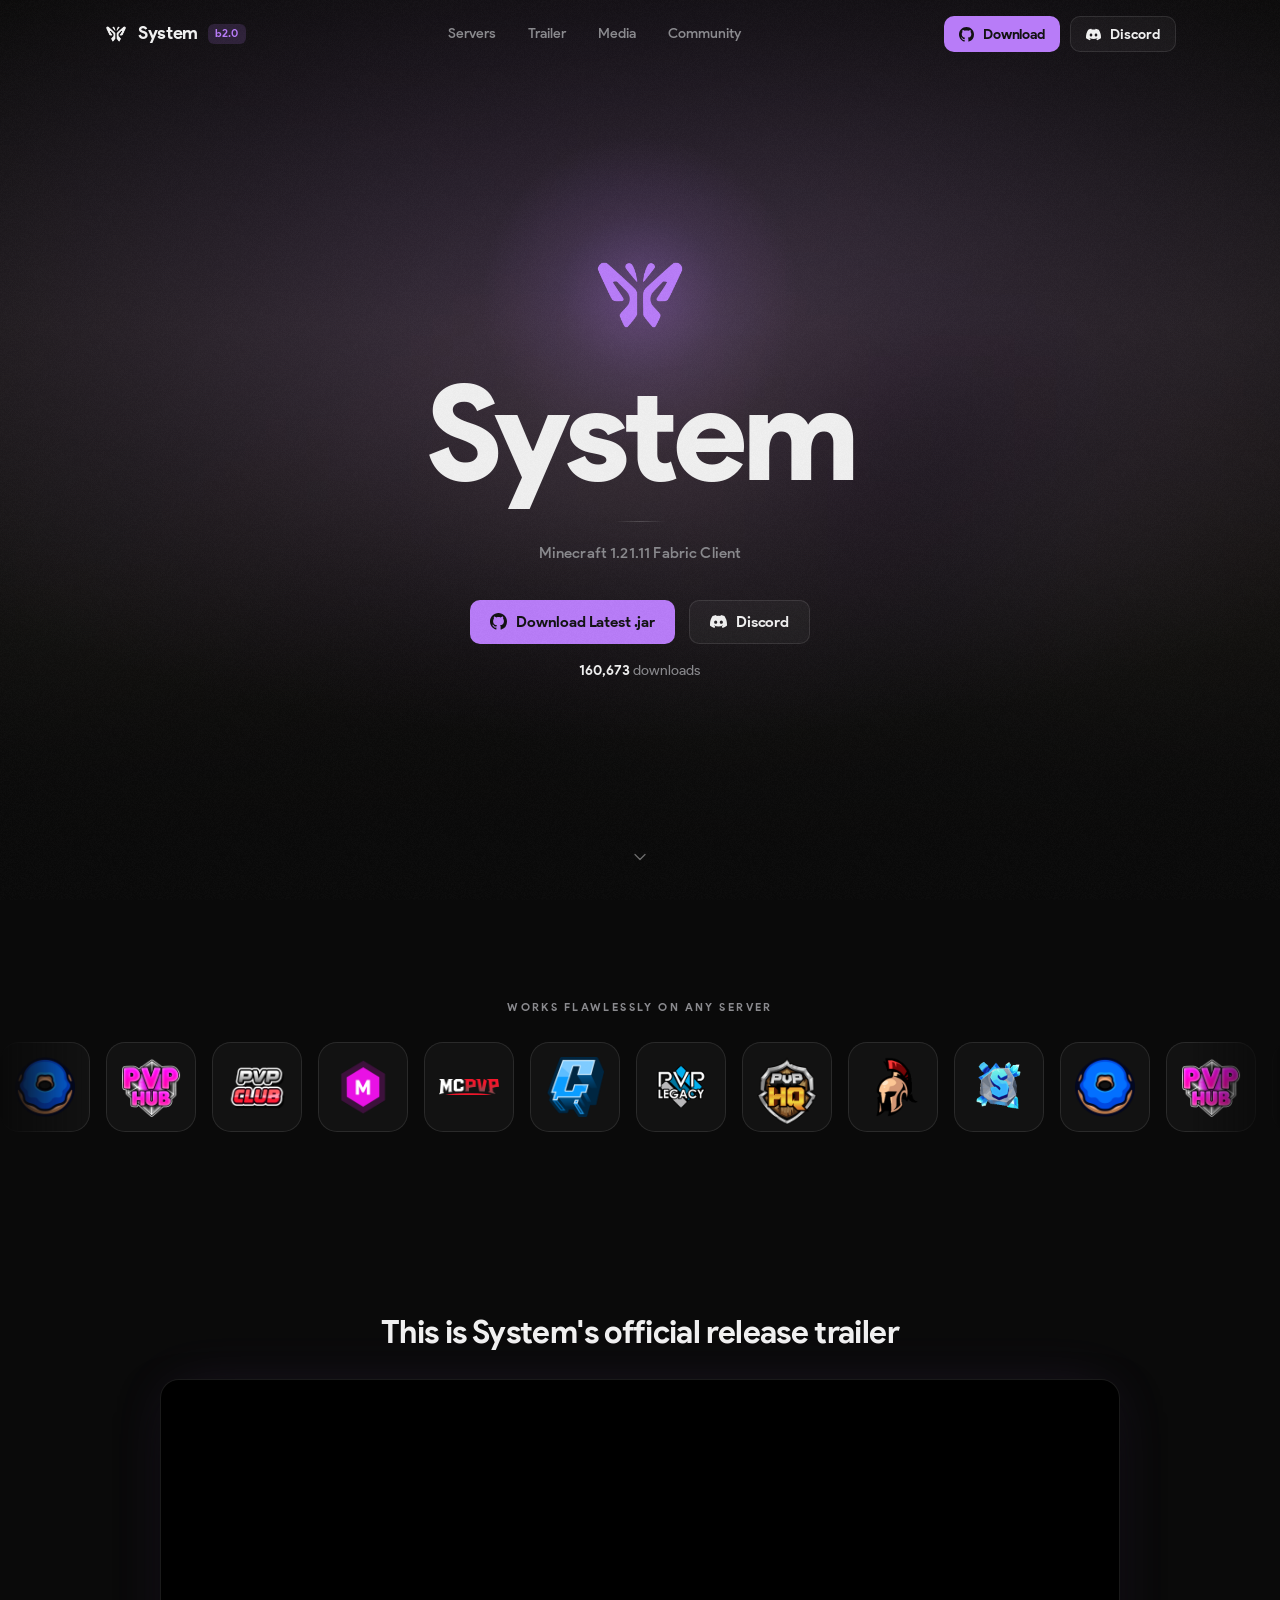
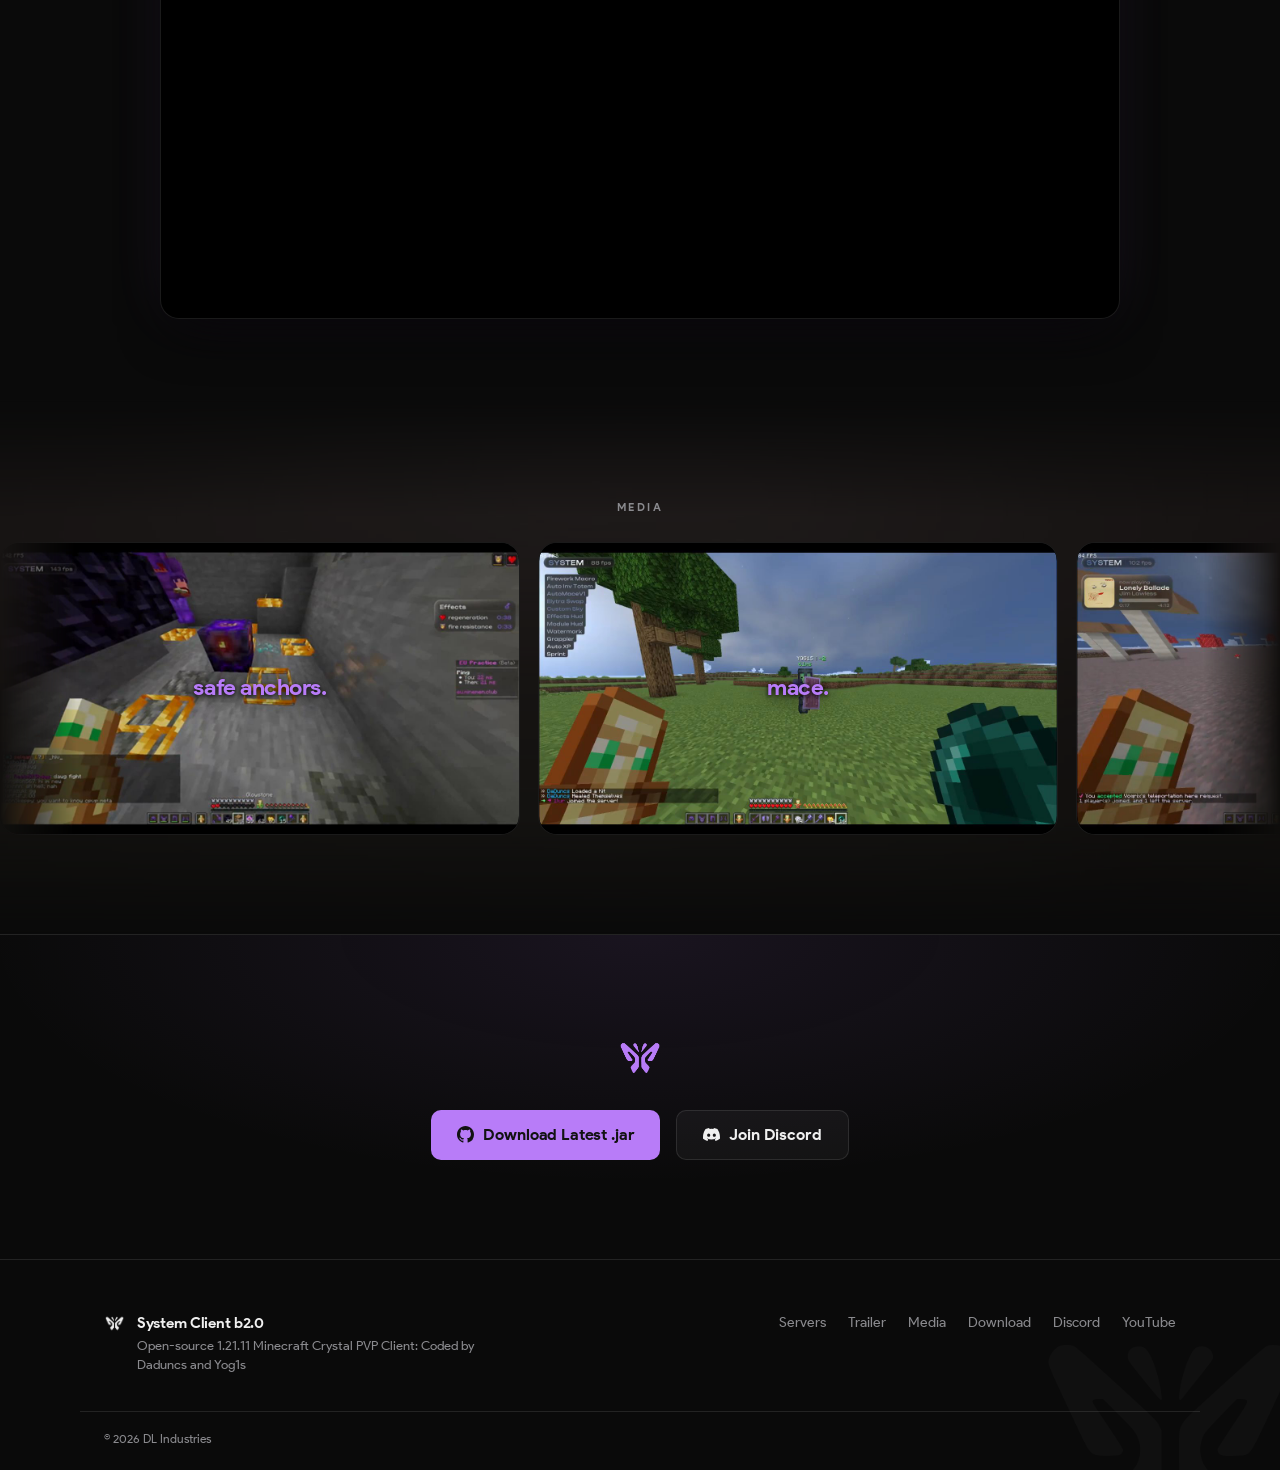
==== docs/index.html @ ad0cdd6c "Release: System Client website b2.0 - add GitHub download button, clean codebase for release" ====
<!DOCTYPE html>
<html lang="en">
<head>
  <meta charset="UTF-8">
  <meta name="viewport" content="width=device-width, initial-scale=1.0, viewport-fit=cover">

  <title>System Client b2.0 | Minecraft 1.21.11 Fabric Client</title>
  <meta name="title" content="System Client b2.0 | Minecraft 1.21.11 Fabric Client">
  <meta name="description" content="System Client b2.0 is an open-source Minecraft 1.21.11 Fabric PvP client with verified bypasses for Polar (pvphub, mcpvp), Totemguard v2/v3, Grim, Vulcan, Intave, Matrix, and AGC (Minemen.club).">
  <meta name="keywords" content="System Client, Minecraft 1.21.11 client, Fabric PvP client, Polar bypass, Totemguard bypass, Grim bypass, Vulcan bypass, Intave bypass, Matrix bypass, AGC Minemen bypass, pvphub, mcpvp, AutoMace, AutoCrystal, SafeAnchors">
  <meta name="robots" content="index, follow">
  <meta name="theme-color" content="#0a0a0a">

  <link rel="canonical" href="https://system.daduncs.cloud/">

  <meta property="og:type" content="website">
  <meta property="og:url" content="https://system.daduncs.cloud/">
  <meta property="og:title" content="System Client b2.0 | Minecraft 1.21.11 Fabric Client">
  <meta property="og:description" content="Bypasses for Polar, Totemguard v2/v3, Grim, Vulcan, Intave, Matrix and AGC (Minemen) on 1.21.11.">
  <meta property="og:image" content="assets/icon.png">

  <meta property="twitter:card" content="summary_large_image">
  <meta property="twitter:url" content="https://system.daduncs.cloud/">
  <meta property="twitter:title" content="System Client b2.0 | Minecraft 1.21.11 Fabric Client">
  <meta property="twitter:description" content="Bypasses for Polar, Totemguard, Grim, Vulcan, Intave, Matrix and AGC. Mace, crystal and anchor PvP on 1.21.11.">
  <meta property="twitter:image" content="assets/icon.png">

  <link rel="icon" type="image/png" href="assets/icon.png">
  <link rel="apple-touch-icon" href="assets/icon.png">

  <link rel="preload" href="assets/fonts/ProductSans-Regular.woff" as="font" type="font/woff" crossorigin>
  <link rel="preload" href="assets/fonts/ProductSans-Bold.woff" as="font" type="font/woff" crossorigin>
  <link rel="preload" href="assets/fonts/ProductSans-Black.woff" as="font" type="font/woff" crossorigin>

  <link rel="stylesheet" href="style.css?v=8.3">

  <script type="application/ld+json">
  {
    "@context": "https://schema.org",
    "@type": "SoftwareApplication",
    "name": "System Client",
    "softwareVersion": "b2.0",
    "applicationCategory": "GameApplication",
    "operatingSystem": "Windows, macOS, Linux",
    "description": "Minecraft 1.21.11 Fabric PvP client with anticheat bypasses and combat modules.",
    "url": "https://system.daduncs.cloud/",
    "license": "https://www.gnu.org/licenses/gpl-3.0.en.html"
  }
  </script>
</head>
<body id="top">

  <div class="grain" aria-hidden="true"></div>

  <header class="nav" id="nav">
    <div class="wrap nav-in">
      <a class="brand" href="#top" aria-label="System Client">
        <i class="mark mark-nav" aria-hidden="true"></i>
        <span class="brand-word">System</span>
        <span class="chip">b2.0</span>
      </a>

      <nav class="nav-links" aria-label="Sections">
        <a href="#servers">Servers</a>
        <a href="#trailer">Trailer</a>
        <a href="#media">Media</a>
        <a href="#community">Community</a>
      </nav>

      <div class="nav-end">
        <a class="btn btn-accent btn-sm" href="https://github.com/daduncs/system/releases/latest" target="_blank" rel="noopener noreferrer">
          <svg viewBox="0 0 24 24" fill="currentColor" aria-hidden="true"><path d="M12 0C5.37 0 0 5.37 0 12c0 5.31 3.435 9.795 8.205 11.385.6.105.825-.255.825-.57 0-.285-.015-1.23-.015-2.235-3.015.555-3.795-.735-4.035-1.41-.135-.345-.72-1.41-1.23-1.695-.42-.225-1.02-.78-.015-.795.945-.015 1.62.87 1.845 1.23 1.08 1.815 2.805 1.305 3.495.99.105-.78.42-1.305.765-1.605-2.67-.3-5.46-1.335-5.46-5.925 0-1.305.465-2.385 1.23-3.225-.12-.3-.54-1.53.12-3.18 0 0 1.005-.315 3.3 1.23.96-.27 1.98-.405 3-.405s2.04.135 3 .405c2.295-1.56 3.3-1.23 3.3-1.23.66 1.65.24 2.88.12 3.18.765.84 1.23 1.905 1.23 3.225 0 4.605-2.805 5.625-5.475 5.925.435.375.81 1.095.81 2.22 0 1.605-.015 2.895-.015 3.3 0 .315.225.69.825.57A12.02 12.02 0 0 0 24 12c0-6.63-5.37-12-12-12z"/></svg>
          <span>Download</span>
        </a>

        <a class="btn btn-ghost btn-sm" href="https://discord.gg/DQ9QmSBnsV" target="_blank" rel="noopener noreferrer">
          <svg viewBox="0 0 24 24" fill="currentColor" aria-hidden="true"><path d="M20.317 4.37a19.791 19.791 0 0 0-4.885-1.515.074.074 0 0 0-.079.037c-.21.375-.444.864-.608 1.25a18.27 18.27 0 0 0-5.487 0 12.64 12.64 0 0 0-.617-1.25.077.077 0 0 0-.079-.037A19.736 19.736 0 0 0 3.677 4.37a.07.07 0 0 0-.032.027C.533 9.046-.32 13.58.099 18.057a.082.082 0 0 0 .031.057 19.9 19.9 0 0 0 5.993 3.03.078.078 0 0 0 .084-.028c.462-.63.874-1.295 1.226-1.994.021-.041.001-.09-.041-.106a13.107 13.107 0 0 1-1.872-.892.077.077 0 0 1-.008-.128 10.2 10.2 0 0 0 .372-.292.074.074 0 0 1 .077-.01c3.929 1.793 8.18 1.793 12.061 0a.074.074 0 0 1 .078.01c.12.098.246.198.373.292a.077.077 0 0 1-.006.127 12.299 12.299 0 0 1-1.873.893.077.077 0 0 0-.041.107c.36.698.772 1.362 1.225 1.993a.076.076 0 0 0 .084.028 19.839 19.839 0 0 0 6.002-3.03.077.077 0 0 0 .032-.054c.5-5.177-.838-9.674-3.549-13.66a.061.061 0 0 0-.031-.028zM8.02 15.33c-1.183 0-2.157-1.085-2.157-2.419 0-1.333.956-2.419 2.157-2.419 1.21 0 2.176 1.096 2.157 2.42 0 1.333-.956 2.418-2.157 2.418zm7.975 0c-1.183 0-2.157-1.085-2.157-2.419 0-1.333.955-2.419 2.157-2.419 1.21 0 2.176 1.096 2.157 2.42 0 1.333-.946 2.418-2.157 2.418z"/></svg>
          <span>Discord</span>
        </a>

        <button class="burger" id="burger" aria-label="Menu" aria-expanded="false" aria-controls="drawer">
          <span></span><span></span>
        </button>
      </div>
    </div>

    <div class="drawer" id="drawer">
      <a href="#servers">Servers</a>
      <a href="#trailer">Trailer</a>
      <a href="#media">Media</a>
      <a href="#community">Community</a>
      <a class="btn btn-accent" href="https://github.com/daduncs/system/releases/latest" target="_blank" rel="noopener noreferrer">
        <svg viewBox="0 0 24 24" fill="currentColor" aria-hidden="true"><path d="M12 0C5.37 0 0 5.37 0 12c0 5.31 3.435 9.795 8.205 11.385.6.105.825-.255.825-.57 0-.285-.015-1.23-.015-2.235-3.015.555-3.795-.735-4.035-1.41-.135-.345-.72-1.41-1.23-1.695-.42-.225-1.02-.78-.015-.795.945-.015 1.62.87 1.845 1.23 1.08 1.815 2.805 1.305 3.495.99.105-.78.42-1.305.765-1.605-2.67-.3-5.46-1.335-5.46-5.925 0-1.305.465-2.385 1.23-3.225-.12-.3-.54-1.53.12-3.18 0 0 1.005-.315 3.3 1.23.96-.27 1.98-.405 3-.405s2.04.135 3 .405c2.295-1.56 3.3-1.23 3.3-1.23.66 1.65.24 2.88.12 3.18.765.84 1.23 1.905 1.23 3.225 0 4.605-2.805 5.625-5.475 5.925.435.375.81 1.095.81 2.22 0 1.605-.015 2.895-.015 3.3 0 .315.225.69.825.57A12.02 12.02 0 0 0 24 12c0-6.63-5.37-12-12-12z"/></svg>
        <span>Download Latest .jar</span>
      </a>
      <a class="btn btn-ghost" href="https://discord.gg/DQ9QmSBnsV" target="_blank" rel="noopener noreferrer">
        <svg viewBox="0 0 24 24" fill="currentColor" aria-hidden="true"><path d="M20.317 4.37a19.791 19.791 0 0 0-4.885-1.515.074.074 0 0 0-.079.037c-.21.375-.444.864-.608 1.25a18.27 18.27 0 0 0-5.487 0 12.64 12.64 0 0 0-.617-1.25.077.077 0 0 0-.079-.037A19.736 19.736 0 0 0 3.677 4.37a.07.07 0 0 0-.032.027C.533 9.046-.32 13.58.099 18.057a.082.082 0 0 0 .031.057 19.9 19.9 0 0 0 5.993 3.03.078.078 0 0 0 .084-.028c.462-.63.874-1.295 1.226-1.994.021-.041.001-.09-.041-.106a13.107 13.107 0 0 1-1.872-.892.077.077 0 0 1-.008-.128 10.2 10.2 0 0 0 .372-.292.074.074 0 0 1 .077-.01c3.929 1.793 8.18 1.793 12.061 0a.074.074 0 0 1 .078.01c.12.098.246.198.373.292a.077.077 0 0 1-.006.127 12.299 12.299 0 0 1-1.873.893.077.077 0 0 0-.041.107c.36.698.772 1.362 1.225 1.993a.076.076 0 0 0 .084.028 19.839 19.839 0 0 0 6.002-3.03.077.077 0 0 0 .032-.054c.5-5.177-.838-9.674-3.549-13.66a.061.061 0 0 0-.031-.028zM8.02 15.33c-1.183 0-2.157-1.085-2.157-2.419 0-1.333.956-2.419 2.157-2.419 1.21 0 2.176 1.096 2.157 2.42 0 1.333-.956 2.418-2.157 2.418zm7.975 0c-1.183 0-2.157-1.085-2.157-2.419 0-1.333.955-2.419 2.157-2.419 1.21 0 2.176 1.096 2.157 2.42 0 1.333-.946 2.418-2.157 2.418z"/></svg>
        <span>Discord</span>
      </a>
    </div>
  </header>

  <section class="hero">
    <video class="hero-film" autoplay muted loop playsinline preload="auto" poster="assets/bg/hero.jpg" aria-hidden="true">
      <source src="assets/clips/hero.mp4" type="video/mp4">
    </video>
    <div class="hero-veil" aria-hidden="true"></div>

    <div class="wrap hero-in">
      <div class="sigil reveal">
        <i class="mark mark-hero" aria-hidden="true"></i>
      </div>

      <h1 class="word reveal">System</h1>

      <div class="hero-rule reveal" aria-hidden="true"></div>

      <p class="hero-meta reveal">Minecraft 1.21.11 Fabric Client</p>

      <div class="hero-act reveal">
        <div class="hero-btns">
          <a class="btn btn-accent" href="https://github.com/daduncs/system/releases/latest" target="_blank" rel="noopener noreferrer">
            <svg viewBox="0 0 24 24" fill="currentColor" aria-hidden="true"><path d="M12 0C5.37 0 0 5.37 0 12c0 5.31 3.435 9.795 8.205 11.385.6.105.825-.255.825-.57 0-.285-.015-1.23-.015-2.235-3.015.555-3.795-.735-4.035-1.41-.135-.345-.72-1.41-1.23-1.695-.42-.225-1.02-.78-.015-.795.945-.015 1.62.87 1.845 1.23 1.08 1.815 2.805 1.305 3.495.99.105-.78.42-1.305.765-1.605-2.67-.3-5.46-1.335-5.46-5.925 0-1.305.465-2.385 1.23-3.225-.12-.3-.54-1.53.12-3.18 0 0 1.005-.315 3.3 1.23.96-.27 1.98-.405 3-.405s2.04.135 3 .405c2.295-1.56 3.3-1.23 3.3-1.23.66 1.65.24 2.88.12 3.18.765.84 1.23 1.905 1.23 3.225 0 4.605-2.805 5.625-5.475 5.925.435.375.81 1.095.81 2.22 0 1.605-.015 2.895-.015 3.3 0 .315.225.69.825.57A12.02 12.02 0 0 0 24 12c0-6.63-5.37-12-12-12z"/></svg>
            <span>Download Latest .jar</span>
          </a>

          <a class="btn btn-ghost" href="https://discord.gg/DQ9QmSBnsV" target="_blank" rel="noopener noreferrer">
            <svg viewBox="0 0 24 24" fill="currentColor" aria-hidden="true"><path d="M20.317 4.37a19.791 19.791 0 0 0-4.885-1.515.074.074 0 0 0-.079.037c-.21.375-.444.864-.608 1.25a18.27 18.27 0 0 0-5.487 0 12.64 12.64 0 0 0-.617-1.25.077.077 0 0 0-.079-.037A19.736 19.736 0 0 0 3.677 4.37a.07.07 0 0 0-.032.027C.533 9.046-.32 13.58.099 18.057a.082.082 0 0 0 .031.057 19.9 19.9 0 0 0 5.993 3.03.078.078 0 0 0 .084-.028c.462-.63.874-1.295 1.226-1.994.021-.041.001-.09-.041-.106a13.107 13.107 0 0 1-1.872-.892.077.077 0 0 1-.008-.128 10.2 10.2 0 0 0 .372-.292.074.074 0 0 1 .077-.01c3.929 1.793 8.18 1.793 12.061 0a.074.074 0 0 1 .078.01c.12.098.246.198.373.292a.077.077 0 0 1-.006.127 12.299 12.299 0 0 1-1.873.893.077.077 0 0 0-.041.107c.36.698.772 1.362 1.225 1.993a.076.076 0 0 0 .084.028 19.839 19.839 0 0 0 6.002-3.03.077.077 0 0 0 .032-.054c.5-5.177-.838-9.674-3.549-13.66a.061.061 0 0 0-.031-.028zM8.02 15.33c-1.183 0-2.157-1.085-2.157-2.419 0-1.333.956-2.419 2.157-2.419 1.21 0 2.176 1.096 2.157 2.42 0 1.333-.956 2.418-2.157 2.418zm7.975 0c-1.183 0-2.157-1.085-2.157-2.419 0-1.333.955-2.419 2.157-2.419 1.21 0 2.176 1.096 2.157 2.42 0 1.333-.946 2.418-2.157 2.418z"/></svg>
            <span>Discord</span>
          </a>
        </div>

        <p class="stat"><b id="downloadCount">160,673</b> downloads</p>
      </div>
    </div>

    <a class="cue" href="#servers" aria-label="Scroll down">
      <svg viewBox="0 0 24 24" fill="none" stroke="currentColor" stroke-width="1.6" stroke-linecap="round" stroke-linejoin="round" aria-hidden="true"><polyline points="6 9 12 15 18 9"></polyline></svg>
    </a>
  </section>

  <main>

    <section class="band" id="servers">
      <span id="bypasses" style="position:absolute; top:-80px;"></span>
      <p class="eyebrow wrap reveal">Works flawlessly on any server</p>

      <div class="belt">
        <div class="belt-track" id="belt">
          <div class="belt-half">
            <div class="belt-item" title="DonutSMP">
              <img src="assets/icon/server_logo_0.png" alt="DonutSMP" width="60" height="60" loading="lazy">
            </div>
            <div class="belt-item" title="PVPHub">
              <img src="assets/icon/server_logo_1.png" alt="PVPHub" width="60" height="60" loading="lazy">
            </div>
            <div class="belt-item" title="PVP Club">
              <img src="assets/icon/server_logo_2.png" alt="PVP Club" width="60" height="60" loading="lazy">
            </div>
            <div class="belt-item" title="Minemen Club">
              <img src="assets/icon/server_logo_3.png" alt="Minemen Club" width="60" height="60" loading="lazy">
            </div>
            <div class="belt-item" title="MCPVP">
              <img src="assets/icon/server_logo_4.png" alt="MCPVP" width="60" height="60" loading="lazy">
            </div>
            <div class="belt-item" title="CrystalPvP">
              <img src="assets/icon/server_logo_5.png" alt="CrystalPvP" width="60" height="60" loading="lazy">
            </div>
            <div class="belt-item" title="PVP Legacy">
              <img src="assets/icon/server_logo_6.png" alt="PVP Legacy" width="60" height="60" loading="lazy">
            </div>
            <div class="belt-item" title="PVPHQ">
              <img src="assets/icon/server_logo_7.png" alt="PVPHQ" width="60" height="60" loading="lazy">
            </div>
            <div class="belt-item" title="Hoplite">
              <img src="assets/icon/server_logo_8.png" alt="Hoplite" width="60" height="60" loading="lazy">
            </div>
            <div class="belt-item" title="Stray">
              <img src="assets/icon/server_logo_9.png" alt="Stray" width="60" height="60" loading="lazy">
            </div>
          </div>
        </div>
      </div>
    </section>

    <section class="band band-trailer" id="trailer">
      <div class="wrap trailer-showcase reveal">
        <h2 class="trailer-title">This is System's official release trailer</h2>
        <div class="trailer-player">
          <iframe 
            src="https://www.youtube-nocookie.com/embed/Wdv_b5RYLt8?rel=0&amp;modestbranding=1" 
            title="This is System's official release trailer" 
            allow="accelerometer; autoplay; clipboard-write; encrypted-media; gyroscope; picture-in-picture; web-share" 
            allowfullscreen 
            loading="lazy">
          </iframe>
        </div>
      </div>
    </section>

    <section class="band band-dusk" id="media">
      <div class="wrap">
        <p class="eyebrow reveal">Media</p>
      </div>

      <div class="reel-belt">
        <div class="reel-track" id="reelTrack">
          <div class="reel-half">

            <article class="clip">
              <div class="clip-shell">
                <video class="reel" loop muted playsinline preload="metadata" poster="assets/posters/safeanchors.jpg">
                  <source src="assets/clips/safeanchors.mp4" type="video/mp4">
                </video>
                <p class="clip-name">safe anchors.</p>
              </div>
            </article>

            <article class="clip">
              <div class="clip-shell">
                <video class="reel" loop muted playsinline preload="metadata" poster="assets/posters/mace.jpg">
                  <source src="assets/clips/mace.mp4" type="video/mp4">
                </video>
                <p class="clip-name">mace.</p>
              </div>
            </article>

            <article class="clip">
              <div class="clip-shell">
                <video class="reel" loop muted playsinline preload="metadata" poster="assets/posters/speardtap.jpg">
                  <source src="assets/clips/spear%20dtap.mp4" type="video/mp4">
                </video>
                <p class="clip-name">spear dtap.</p>
              </div>
            </article>

            <article class="clip">
              <div class="clip-shell">
                <video class="reel" loop muted playsinline preload="metadata" poster="assets/posters/gameplay.jpg">
                  <source src="assets/clips/gameplay.mp4" type="video/mp4">
                </video>
                <p class="clip-name">gameplay.</p>
              </div>
            </article>

            <article class="clip">
              <div class="clip-shell">
                <video class="reel" loop muted playsinline preload="metadata" poster="assets/posters/visuals.jpg">
                  <source src="assets/clips/lyrics2.mp4" type="video/mp4">
                </video>
                <p class="clip-name">visuals.</p>
              </div>
            </article>

          </div>
        </div>
      </div>
    </section>

    <section class="band band-cta" id="community">
      <div class="wrap cta">
        <i class="mark mark-cta reveal" aria-hidden="true"></i>
        <div class="cta-actions reveal">
          <a class="btn btn-accent btn-lg" href="https://github.com/daduncs/system/releases/latest" target="_blank" rel="noopener noreferrer">
            <svg viewBox="0 0 24 24" fill="currentColor" aria-hidden="true"><path d="M12 0C5.37 0 0 5.37 0 12c0 5.31 3.435 9.795 8.205 11.385.6.105.825-.255.825-.57 0-.285-.015-1.23-.015-2.235-3.015.555-3.795-.735-4.035-1.41-.135-.345-.72-1.41-1.23-1.695-.42-.225-1.02-.78-.015-.795.945-.015 1.62.87 1.845 1.23 1.08 1.815 2.805 1.305 3.495.99.105-.78.42-1.305.765-1.605-2.67-.3-5.46-1.335-5.46-5.925 0-1.305.465-2.385 1.23-3.225-.12-.3-.54-1.53.12-3.18 0 0 1.005-.315 3.3 1.23.96-.27 1.98-.405 3-.405s2.04.135 3 .405c2.295-1.56 3.3-1.23 3.3-1.23.66 1.65.24 2.88.12 3.18.765.84 1.23 1.905 1.23 3.225 0 4.605-2.805 5.625-5.475 5.925.435.375.81 1.095.81 2.22 0 1.605-.015 2.895-.015 3.3 0 .315.225.69.825.57A12.02 12.02 0 0 0 24 12c0-6.63-5.37-12-12-12z"/></svg>
            <span>Download Latest .jar</span>
          </a>
          <a class="btn btn-ghost btn-lg" href="https://discord.gg/DQ9QmSBnsV" target="_blank" rel="noopener noreferrer">
            <svg viewBox="0 0 24 24" fill="currentColor" aria-hidden="true"><path d="M20.317 4.37a19.791 19.791 0 0 0-4.885-1.515.074.074 0 0 0-.079.037c-.21.375-.444.864-.608 1.25a18.27 18.27 0 0 0-5.487 0 12.64 12.64 0 0 0-.617-1.25.077.077 0 0 0-.079-.037A19.736 19.736 0 0 0 3.677 4.37a.07.07 0 0 0-.032.027C.533 9.046-.32 13.58.099 18.057a.082.082 0 0 0 .031.057 19.9 19.9 0 0 0 5.993 3.03.078.078 0 0 0 .084-.028c.462-.63.874-1.295 1.226-1.994.021-.041.001-.09-.041-.106a13.107 13.107 0 0 1-1.872-.892.077.077 0 0 1-.008-.128 10.2 10.2 0 0 0 .372-.292.074.074 0 0 1 .077-.01c3.929 1.793 8.18 1.793 12.061 0a.074.074 0 0 1 .078.01c.12.098.246.198.373.292a.077.077 0 0 1-.006.127 12.299 12.299 0 0 1-1.873.893.077.077 0 0 0-.041.107c.36.698.772 1.362 1.225 1.993a.076.076 0 0 0 .084.028 19.839 19.839 0 0 0 6.002-3.03.077.077 0 0 0 .032-.054c.5-5.177-.838-9.674-3.549-13.66a.061.061 0 0 0-.031-.028zM8.02 15.33c-1.183 0-2.157-1.085-2.157-2.419 0-1.333.956-2.419 2.157-2.419 1.21 0 2.176 1.096 2.157 2.42 0 1.333-.956 2.418-2.157 2.418zm7.975 0c-1.183 0-2.157-1.085-2.157-2.419 0-1.333.955-2.419 2.157-2.419 1.21 0 2.176 1.096 2.157 2.42 0 1.333-.946 2.418-2.157 2.418z"/></svg>
            <span>Join Discord</span>
          </a>
        </div>
      </div>
    </section>

  </main>

  <footer class="foot">
    <i class="mark foot-ghost" aria-hidden="true"></i>

    <div class="wrap foot-in">
      <div class="foot-brand">
        <i class="mark mark-nav" aria-hidden="true"></i>
        <div>
          <p class="foot-name">System Client b2.0</p>
          <p class="foot-sub">Open-source 1.21.11 Minecraft Crystal PVP Client: Coded by Daduncs and Yog1s</p>
        </div>
      </div>

      <nav class="foot-links" aria-label="Footer">
        <a href="#servers">Servers</a>
        <a href="#trailer">Trailer</a>
        <a href="#media">Media</a>
        <a href="https://github.com/daduncs/system/releases/latest" target="_blank" rel="noopener noreferrer">Download</a>
        <a href="https://discord.gg/DQ9QmSBnsV" target="_blank" rel="noopener noreferrer">Discord</a>
        <a href="https://youtu.be/Wdv_b5RYLt8" target="_blank" rel="noopener noreferrer">YouTube</a>
      </nav>
    </div>

    <div class="wrap foot-base">
      <span>&copy; 2026 DL Industries</span>
    </div>
  </footer>

  <script src="script.js?v=8.2"></script>
</body>
</html>
---- docs/style.css ----
@font-face {
  font-family: 'Product Sans';
  font-style: normal;
  font-weight: 400;
  font-display: swap;
  src: url('assets/fonts/ProductSans-Regular.woff') format('woff');
}

@font-face {
  font-family: 'Product Sans';
  font-style: normal;
  font-weight: 500;
  font-display: swap;
  src: url('assets/fonts/ProductSans-Medium.woff') format('woff');
}

@font-face {
  font-family: 'Product Sans';
  font-style: normal;
  font-weight: 700;
  font-display: swap;
  src: url('assets/fonts/ProductSans-Bold.woff') format('woff');
}

@font-face {
  font-family: 'Product Sans';
  font-style: normal;
  font-weight: 900;
  font-display: swap;
  src: url('assets/fonts/ProductSans-Black.woff') format('woff');
}

:root {
  --bg: #0a0a0a;
  --surface: #121212;
  --surface-hi: #161616;
  --field: #404046;
  --text: #f0f0f0;
  --muted: #8a8a8e;
  --line: rgba(255, 255, 255, 0.10);
  --line-hi: rgba(255, 255, 255, 0.18);
  --accent: #b87cf8;
  --accent-rgb: 184, 124, 248;
  --accent-dim: rgba(var(--accent-rgb), 0.16);
  --accent-contrast: #121212;

  --r-card: 19px;
  --r-panel: 12px;
  --r-pill: 10px;
  --r-chip: 6px;

  --wrap: 1120px;
  --gutter: 24px;

  --font: 'Product Sans', 'Segoe UI', system-ui, -apple-system, sans-serif;
  --ease: cubic-bezier(0.22, 1, 0.36, 1);
}

*, *::before, *::after {
  box-sizing: border-box;
  margin: 0;
  padding: 0;
}

html {
  scroll-behavior: smooth;
  scroll-padding-top: 80px;
  -webkit-text-size-adjust: 100%;
}

body {
  background: var(--bg);
  color: var(--text);
  font-family: var(--font);
  font-size: 15px;
  line-height: 1.55;
  overflow-x: hidden;
  -webkit-font-smoothing: antialiased;
}

img, svg, video, iframe {
  display: block;
  max-width: 100%;
}

[hidden] {
  display: none !important;
}

a {
  color: inherit;
  text-decoration: none;
}

button {
  font: inherit;
  color: inherit;
  background: none;
  border: 0;
  cursor: pointer;
}

::selection {
  background: var(--accent);
  color: var(--accent-contrast, #121212);
}

.wrap {
  width: 100%;
  max-width: var(--wrap);
  margin-inline: auto;
  padding-inline: var(--gutter);
}

.grain {
  position: fixed;
  inset: 0;
  z-index: 9;
  pointer-events: none;
  background-image: url('assets/bg/grain.png');
  background-size: 128px 128px;
  opacity: 0.32;
}

.mark {
  display: block;
  background: currentColor;
  -webkit-mask: url('assets/icon.png') center / contain no-repeat;
  mask: url('assets/icon.png') center / contain no-repeat;
}

.mark-nav {
  width: 24px;
  height: 24px;
  color: var(--text);
}

.mark-hero {
  width: clamp(76px, 11vw, 104px);
  height: clamp(76px, 11vw, 104px);
  color: var(--accent);
}

.mark-cta {
  width: 48px;
  height: 48px;
  color: var(--accent);
}

.btn {
  display: inline-flex;
  align-items: center;
  justify-content: center;
  gap: 9px;
  height: 44px;
  padding-inline: 20px;
  border-radius: var(--r-pill);
  font-size: 14.5px;
  font-weight: 700;
  letter-spacing: -0.01em;
  white-space: nowrap;
  transition: background 0.22s var(--ease), border-color 0.22s var(--ease),
              transform 0.22s var(--ease), color 0.22s var(--ease);
}

.btn svg {
  width: 17px;
  height: 17px;
  flex: none;
}

.btn:active {
  transform: translateY(1px);
}

.btn-accent {
  background: var(--accent);
  color: var(--accent-contrast, #121212);
}

.btn-accent:hover {
  filter: brightness(1.12);
}

.btn-ghost {
  background: rgba(255, 255, 255, 0.04);
  border: 1px solid var(--line);
  color: var(--text);
}

.btn-ghost:hover {
  background: rgba(255, 255, 255, 0.08);
  border-color: var(--line-hi);
}

.btn-sm {
  height: 36px;
  padding-inline: 15px;
  font-size: 13.5px;
}

.btn-sm svg {
  width: 15px;
  height: 15px;
}

.btn-lg {
  height: 50px;
  padding-inline: 26px;
  font-size: 15.5px;
}

.nav {
  position: fixed;
  inset: 0 0 auto;
  z-index: 50;
  border-bottom: 1px solid transparent;
  transition: background 0.3s var(--ease), border-color 0.3s var(--ease),
              backdrop-filter 0.3s var(--ease);
}

.nav.stuck {
  background: rgba(10, 10, 10, 0.72);
  border-bottom-color: var(--line);
  backdrop-filter: blur(22px) saturate(150%);
  -webkit-backdrop-filter: blur(22px) saturate(150%);
}

.nav-in {
  display: flex;
  align-items: center;
  gap: 24px;
  height: 68px;
}

.brand {
  display: flex;
  align-items: center;
  gap: 10px;
  flex: none;
}

.brand-word {
  font-size: 18px;
  font-weight: 700;
  letter-spacing: -0.02em;
}

.chip {
  padding: 2px 7px;
  border-radius: var(--r-chip);
  background: var(--accent-dim);
  color: var(--accent);
  font-size: 10.5px;
  font-weight: 700;
  letter-spacing: 0.02em;
}

.nav-links {
  display: flex;
  align-items: center;
  gap: 4px;
  margin-inline: auto;
}

.nav-links a {
  padding: 7px 14px;
  border-radius: var(--r-chip);
  color: var(--muted);
  font-size: 14px;
  font-weight: 500;
  transition: color 0.2s var(--ease), background 0.2s var(--ease);
}

.nav-links a:hover {
  color: var(--text);
  background: rgba(255, 255, 255, 0.05);
}

.nav-end {
  display: flex;
  align-items: center;
  gap: 10px;
  flex: none;
}

.burger {
  display: none;
  flex-direction: column;
  justify-content: center;
  gap: 5px;
  width: 36px;
  height: 36px;
  border-radius: var(--r-chip);
  border: 1px solid var(--line);
}

.burger span {
  display: block;
  width: 16px;
  height: 1.5px;
  margin-inline: auto;
  background: var(--text);
  border-radius: 1px;
  transition: transform 0.25s var(--ease), opacity 0.25s var(--ease);
}

.burger.open span:first-child {
  transform: translateY(3.25px) rotate(45deg);
}

.burger.open span:last-child {
  transform: translateY(-3.25px) rotate(-45deg);
}

.drawer {
  display: grid;
  gap: 4px;
  max-height: 0;
  padding-inline: var(--gutter);
  overflow: hidden;
  background: rgba(10, 10, 10, 0.94);
  backdrop-filter: blur(22px);
  -webkit-backdrop-filter: blur(22px);
  transition: max-height 0.35s var(--ease), padding 0.35s var(--ease);
}

.drawer.open {
  max-height: 380px;
  padding-block: 10px 18px;
  border-top: 1px solid var(--line);
}

.drawer a:not(.btn) {
  padding: 11px 2px;
  color: var(--muted);
  font-size: 15px;
  font-weight: 500;
}

.drawer .btn {
  margin-top: 8px;
}

.hero {
  position: relative;
  display: flex;
  flex-direction: column;
  align-items: center;
  justify-content: center;
  min-height: 100svh;
  padding-block: 120px 96px;
  overflow: hidden;
}

.hero-film {
  position: absolute;
  inset: 0;
  width: 100%;
  height: 100%;
  object-fit: cover;
  transform: scale(1.04);
}

.hero-veil {
  position: absolute;
  inset: 0;
  background:
    radial-gradient(118% 78% at 50% 34%, rgba(var(--accent-rgb), 0.16), transparent 62%),
    radial-gradient(90% 60% at 50% 50%, transparent 10%, rgba(10, 10, 10, 0.72) 100%),
    linear-gradient(to bottom, rgba(10, 10, 10, 0.78) 0%, rgba(10, 10, 10, 0.34) 36%, rgba(10, 10, 10, 0.92) 86%, var(--bg) 100%);
}

.hero-in {
  position: relative;
  display: flex;
  flex-direction: column;
  align-items: center;
  text-align: center;
}

.sigil {
  position: relative;
  display: grid;
  place-items: center;
  margin-bottom: 26px;
}

.sigil::before {
  content: '';
  position: absolute;
  width: 320px;
  height: 320px;
  background: radial-gradient(circle, rgba(var(--accent-rgb), 0.38) 0%, rgba(var(--accent-rgb), 0.12) 36%, transparent 70%);
  opacity: 0.8;
  pointer-events: none;
}

.sigil .mark {
  position: relative;
  filter: drop-shadow(0 6px 28px rgba(var(--accent-rgb), 0.32));
}

.word {
  font-size: clamp(58px, 13vw, 132px);
  font-weight: 900;
  line-height: 0.92;
  letter-spacing: -0.045em;
}

.hero-rule {
  width: 52px;
  height: 1px;
  margin-block: 26px 20px;
  background: linear-gradient(to right, transparent, var(--line-hi), transparent);
}

.hero-meta {
  color: var(--muted);
  font-size: 14.5px;
  font-weight: 500;
  letter-spacing: 0.01em;
}

.hero-act {
  display: flex;
  flex-direction: column;
  align-items: center;
  gap: 16px;
  margin-top: 36px;
}

.hero-btns {
  display: flex;
  align-items: center;
  justify-content: center;
  gap: 14px;
  flex-wrap: wrap;
}

.stat {
  color: var(--muted);
  font-size: 13.5px;
}

.stat b {
  color: var(--text);
  font-weight: 700;
}

.cue {
  position: absolute;
  bottom: 26px;
  left: 50%;
  translate: -50% 0;
  display: grid;
  place-items: center;
  width: 34px;
  height: 34px;
  color: rgba(255, 255, 255, 0.4);
  animation: bob 2.6s var(--ease) infinite;
  transition: color 0.2s var(--ease);
}

.cue:hover {
  color: var(--text);
}

.cue svg {
  width: 20px;
  height: 20px;
}

@keyframes bob {
  0%, 100% { transform: translateY(0); }
  50% { transform: translateY(5px); }
}

.band {
  position: relative;
  padding-block: clamp(80px, 11vh, 128px);
}

.band-dusk::before {
  content: '';
  position: absolute;
  inset: 0;
  background: url('assets/bg/dusk.jpg') center / cover no-repeat;
  opacity: 0.4;
  mask-image: linear-gradient(to bottom, transparent, #000 22%, #000 78%, transparent);
  -webkit-mask-image: linear-gradient(to bottom, transparent, #000 22%, #000 78%, transparent);
  pointer-events: none;
}

.band-dusk > .wrap {
  position: relative;
}

.eyebrow {
  margin-bottom: 26px;
  color: var(--muted);
  font-size: 11px;
  font-weight: 700;
  text-align: center;
  text-transform: uppercase;
  letter-spacing: 0.22em;
}

.belt {
  position: relative;
  overflow: hidden;
  mask-image: linear-gradient(to right, transparent, #000 7%, #000 93%, transparent);
  -webkit-mask-image: linear-gradient(to right, transparent, #000 7%, #000 93%, transparent);
}

.belt-track {
  display: flex;
  width: max-content;
  animation: belt 36s linear infinite;
}

.belt:hover .belt-track {
  animation-play-state: paused;
}

.belt-half {
  display: flex;
  gap: 16px;
  padding-right: 16px;
}

@keyframes belt {
  to {
    transform: translateX(-50%);
  }
}

.belt-item {
  display: grid;
  place-items: center;
  flex: none;
  width: 90px;
  height: 90px;
  padding: 14px;
  background: var(--surface);
  border: 1px solid var(--line);
  border-radius: var(--r-card);
  transition: background 0.24s var(--ease), border-color 0.24s var(--ease), transform 0.24s var(--ease), box-shadow 0.24s var(--ease);
}

.belt-item:hover {
  background: var(--surface-hi);
  border-color: var(--line-hi);
  transform: translateY(-3px) scale(1.05);
  box-shadow: 0 10px 24px -6px rgba(0, 0, 0, 0.5), 0 0 20px -5px rgba(var(--accent-rgb), 0.2);
}

.belt-item img {
  width: 100%;
  height: 100%;
  object-fit: contain;
  border-radius: 8px;
  transition: transform 0.24s var(--ease);
}

.belt-item:hover img {
  transform: scale(1.08);
}

.reel-belt {
  position: relative;
  overflow: hidden;
  mask-image: linear-gradient(to right, transparent, #000 6%, #000 94%, transparent);
  -webkit-mask-image: linear-gradient(to right, transparent, #000 6%, #000 94%, transparent);
}

.reel-track {
  display: flex;
  width: max-content;
  animation: belt 29s linear infinite;
}

.reel-belt:hover .reel-track,
.reel-belt:focus-within .reel-track {
  animation-play-state: paused;
}

.reel-half {
  display: flex;
  gap: 18px;
  padding-right: 18px;
}

.clip {
  flex: none;
  width: 520px;
}

.clip-shell {
  position: relative;
  aspect-ratio: 16 / 9;
  overflow: hidden;
  background: #000;
  border: 1px solid var(--line);
  border-radius: var(--r-card);
}

.reel,
.clip-shell iframe,
.embed {
  border-radius: calc(var(--r-card) - 1px);
}

.reel {
  width: 100%;
  height: 100%;
  object-fit: cover;
  cursor: pointer;
}

.clip-shell iframe {
  width: 100%;
  height: 100%;
  border: 0;
}

.embed {
  display: grid;
  place-items: center;
  width: 100%;
  height: 100%;
  padding-bottom: 58px;
  background-size: cover;
  background-position: center;
}

.embed-key {
  display: grid;
  place-items: center;
  width: 62px;
  height: 62px;
  border-radius: 50%;
  background: rgba(10, 10, 10, 0.55);
  border: 1px solid rgba(255, 255, 255, 0.22);
  color: #fff;
  transition: background 0.24s var(--ease), transform 0.24s var(--ease);
}

.embed:hover .embed-key {
  background: var(--accent);
  color: var(--accent-contrast, #121212);
  transform: scale(1.06);
}

.embed-key svg {
  width: 20px;
  height: 20px;
  margin-left: 3px;
}

.clip-name {
  position: absolute;
  top: 50%;
  left: 0;
  right: 0;
  translate: 0 -50%;
  text-align: center;
  color: var(--accent);
  font-size: 23px;
  font-weight: 700;
  letter-spacing: -0.02em;
  text-shadow: 0 2px 20px rgba(0, 0, 0, 0.8), 0 1px 4px rgba(0, 0, 0, 0.95);
  pointer-events: none;
}

.band-trailer {
  padding-block: clamp(64px, 9vh, 104px);
}

.trailer-showcase {
  margin-top: 0;
  text-align: center;
}

.trailer-title {
  margin-bottom: clamp(20px, 3vh, 30px);
  font-size: clamp(22px, 2.6vw, 32px);
  font-weight: 700;
  letter-spacing: -0.02em;
  color: var(--text);
  line-height: 1.25;
}

.trailer-player {
  position: relative;
  width: 100%;
  max-width: 960px;
  margin-inline: auto;
  aspect-ratio: 16 / 9;
  border-radius: var(--r-card);
  overflow: hidden;
  background: #000;
  border: 1px solid var(--line);
  box-shadow: 0 20px 50px -12px rgba(0, 0, 0, 0.75), 0 0 60px -15px rgba(var(--accent-rgb), 0.16);
  transition: border-color 0.3s var(--ease), box-shadow 0.3s var(--ease);
}

.trailer-player:hover {
  border-color: var(--line-hi);
  box-shadow: 0 24px 60px -10px rgba(0, 0, 0, 0.85), 0 0 70px -10px rgba(var(--accent-rgb), 0.28);
}

.trailer-player iframe {
  width: 100%;
  height: 100%;
  border: 0;
  border-radius: calc(var(--r-card) - 1px);
}

.band-cta {
  border-top: 1px solid var(--line);
  background: radial-gradient(80% 120% at 50% 0%, rgba(var(--accent-rgb), 0.09), transparent 64%);
}

.cta {
  display: flex;
  flex-direction: column;
  align-items: center;
  gap: 28px;
}

.cta-actions {
  display: flex;
  align-items: center;
  justify-content: center;
  gap: 16px;
  flex-wrap: wrap;
}

.foot {
  position: relative;
  padding-top: 52px;
  border-top: 1px solid var(--line);
  overflow: hidden;
}

.foot-ghost {
  position: absolute;
  right: -40px;
  bottom: -118px;
  width: 300px;
  height: 300px;
  color: #fff;
  opacity: 0.025;
  pointer-events: none;
}

.foot-in {
  position: relative;
  display: flex;
  flex-wrap: wrap;
  align-items: flex-start;
  justify-content: space-between;
  gap: 32px;
  padding-bottom: 36px;
}

.foot-brand {
  display: flex;
  align-items: flex-start;
  gap: 12px;
  max-width: 420px;
}

.foot-name {
  font-size: 14.5px;
  font-weight: 700;
  letter-spacing: -0.01em;
}

.foot-sub {
  margin-top: 3px;
  color: var(--muted);
  font-size: 12.5px;
  line-height: 1.5;
}

.foot-links {
  display: flex;
  flex-wrap: wrap;
  gap: 22px;
}

.foot-links a {
  color: var(--muted);
  font-size: 13.5px;
  transition: color 0.2s var(--ease);
}

.foot-links a:hover {
  color: var(--accent);
}

.foot-base {
  position: relative;
  padding-block: 18px 22px;
  border-top: 1px solid var(--line);
  color: var(--muted);
  font-size: 12px;
}

.reveal {
  opacity: 0;
  translate: 0 14px;
  transition: opacity 0.6s var(--ease), translate 0.6s var(--ease);
}

.reveal.in {
  opacity: 1;
  translate: 0 0;
}

@media (max-width: 860px) {
  .nav-links {
    display: none;
  }

  .nav-end .btn {
    display: none;
  }

  .burger {
    display: flex;
  }

  .nav-in {
    justify-content: space-between;
  }
}

@media (max-width: 860px) {
  .clip {
    width: 420px;
  }
}

@media (max-width: 640px) {
  :root {
    --gutter: 18px;
  }

  body {
    font-size: 14.5px;
  }

  .hero {
    padding-block: 104px 84px;
  }

  .hero-act {
    gap: 14px;
  }

  .hero-btns {
    flex-direction: column;
    width: 100%;
    gap: 12px;
  }

  .hero-btns .btn {
    width: 100%;
  }

  .cta-actions {
    flex-direction: column;
    gap: 14px;
    width: 100%;
  }

  .cta-actions .btn {
    width: 100%;
  }

  .sigil::before {
    width: 230px;
    height: 230px;
  }

  .belt-item {
    width: 68px;
    height: 68px;
    padding: 10px;
    flex: none;
  }

  .reel-half {
    gap: 12px;
    padding-right: 12px;
  }

  .clip {
    width: 300px;
  }

  .clip-name {
    margin-top: 10px;
    font-size: 14px;
  }

  .foot-in {
    flex-direction: column;
    gap: 26px;
  }
}

@media (prefers-reduced-motion: reduce) {
  html {
    scroll-behavior: auto;
  }

  .reveal {
    opacity: 1;
    translate: none;
    transition: none;
  }

  .cue {
    animation: none;
  }
}
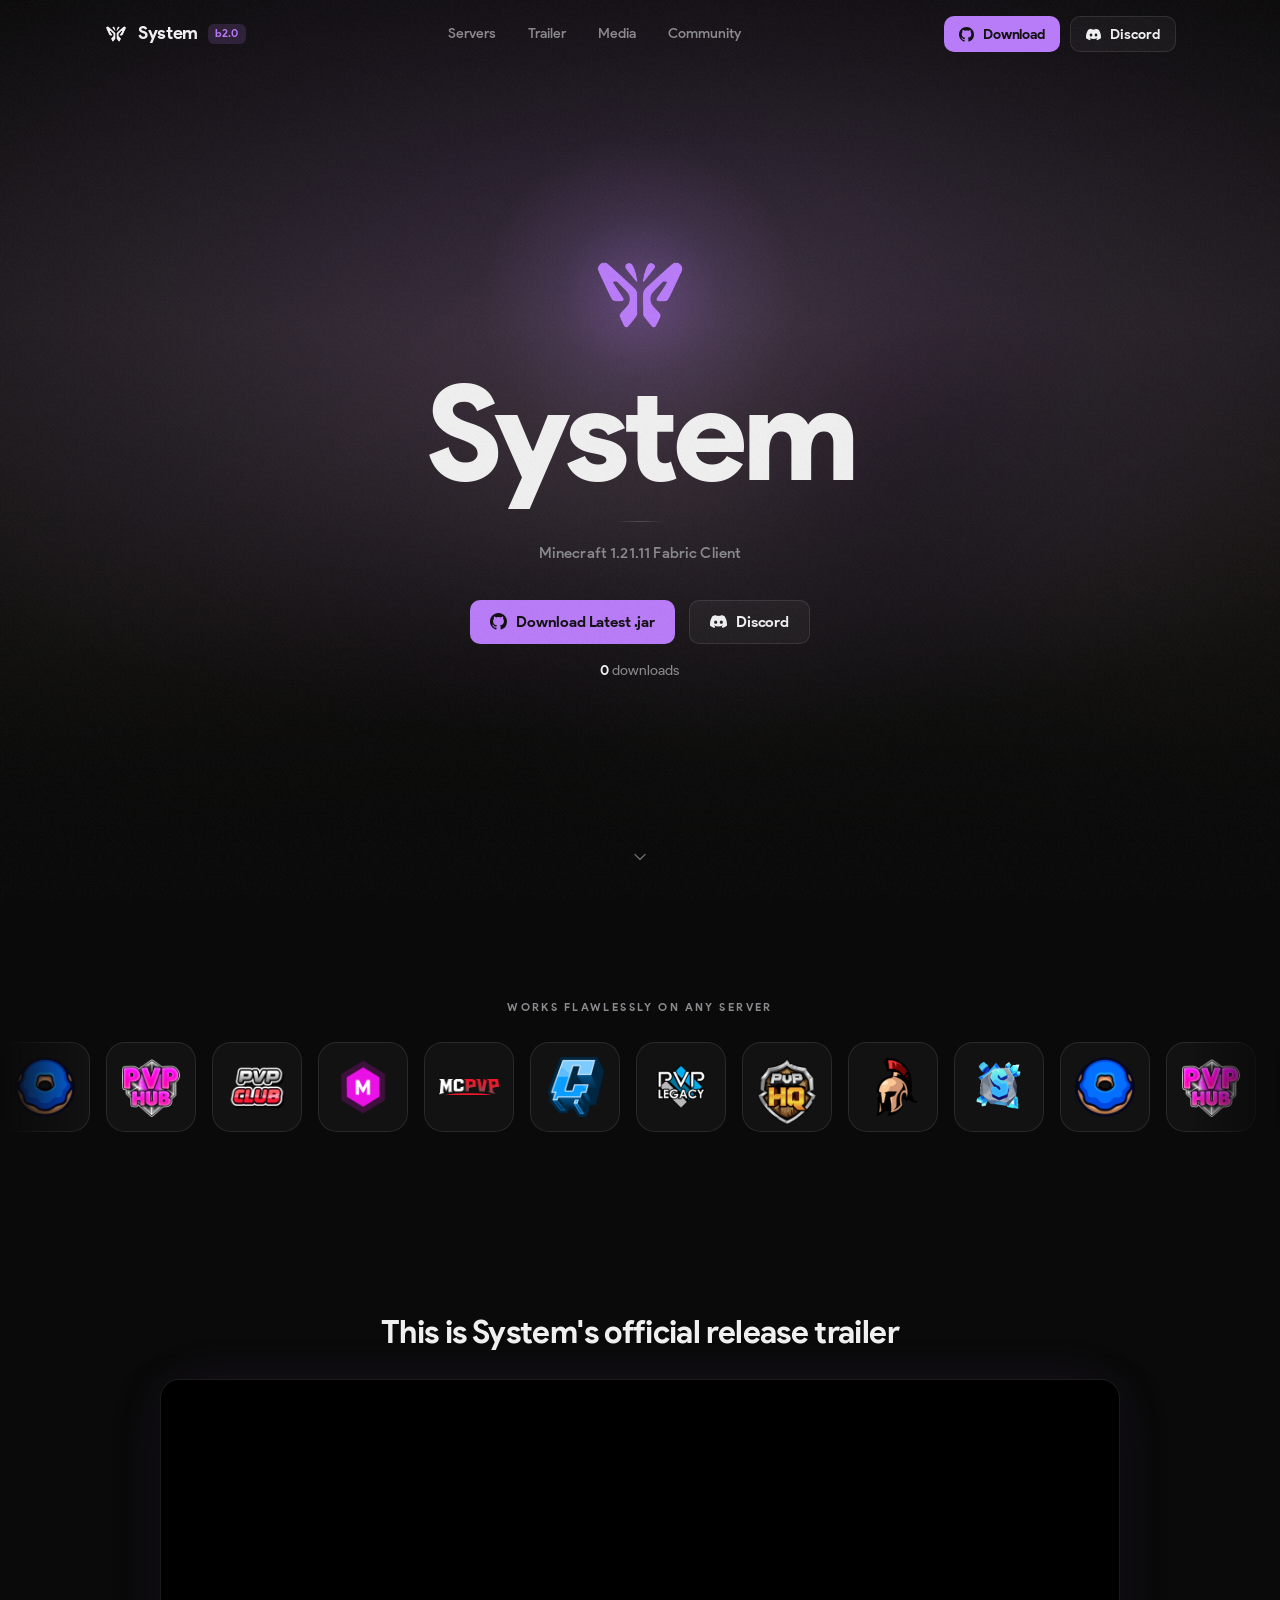
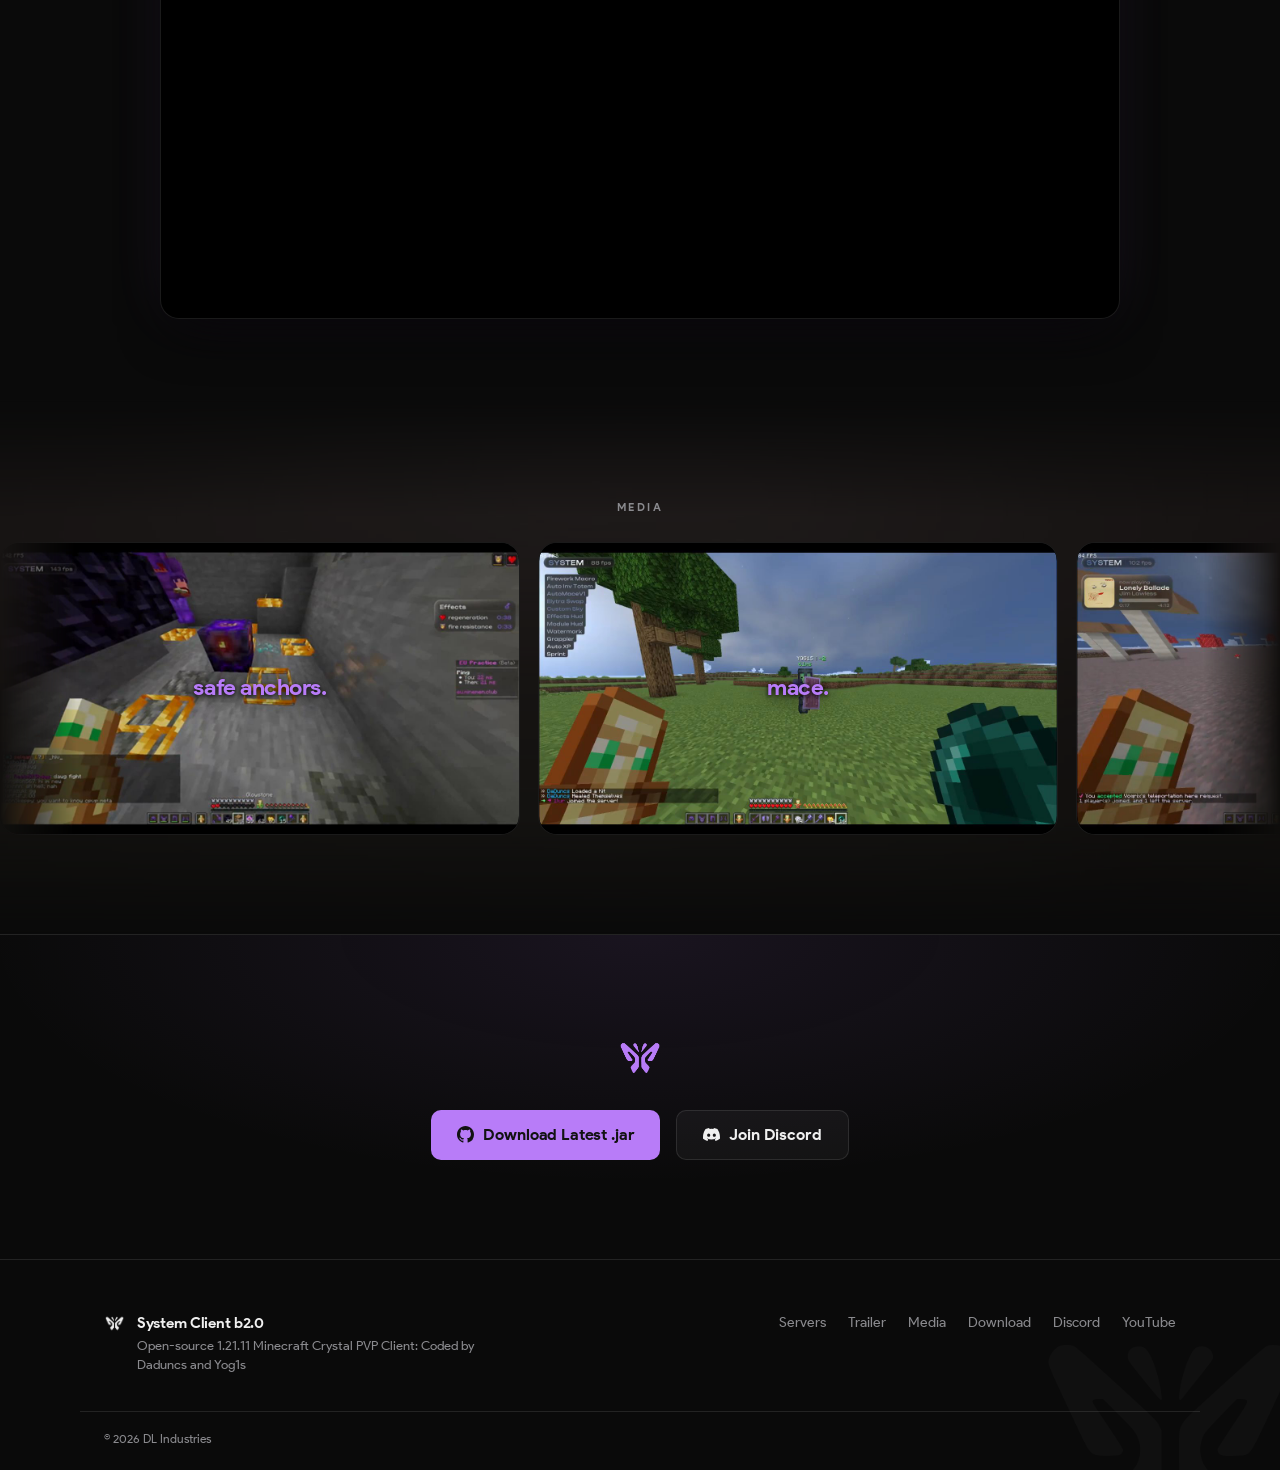
==== commit fdc85c03: "stat fix" ====
--- a/docs/index.html
+++ b/docs/index.html
@@ -11,16 +11,16 @@
   <meta name="robots" content="index, follow">
   <meta name="theme-color" content="#0a0a0a">
 
-  <link rel="canonical" href="https://system.daduncs.cloud/">
+  <link rel="canonical" href="https://download.daduncs.cloud/">
 
   <meta property="og:type" content="website">
-  <meta property="og:url" content="https://system.daduncs.cloud/">
+  <meta property="og:url" content="https://download.daduncs.cloud/">
   <meta property="og:title" content="System Client b2.0 | Minecraft 1.21.11 Fabric Client">
   <meta property="og:description" content="Bypasses for Polar, Totemguard v2/v3, Grim, Vulcan, Intave, Matrix and AGC (Minemen) on 1.21.11.">
   <meta property="og:image" content="assets/icon.png">
 
   <meta property="twitter:card" content="summary_large_image">
-  <meta property="twitter:url" content="https://system.daduncs.cloud/">
+  <meta property="twitter:url" content="https://download.daduncs.cloud/">
   <meta property="twitter:title" content="System Client b2.0 | Minecraft 1.21.11 Fabric Client">
   <meta property="twitter:description" content="Bypasses for Polar, Totemguard, Grim, Vulcan, Intave, Matrix and AGC. Mace, crystal and anchor PvP on 1.21.11.">
   <meta property="twitter:image" content="assets/icon.png">
@@ -43,7 +43,7 @@
     "applicationCategory": "GameApplication",
     "operatingSystem": "Windows, macOS, Linux",
     "description": "Minecraft 1.21.11 Fabric PvP client with anticheat bypasses and combat modules.",
-    "url": "https://system.daduncs.cloud/",
+    "url": "https://download.daduncs.cloud/",
     "license": "https://www.gnu.org/licenses/gpl-3.0.en.html"
   }
   </script>
@@ -130,7 +130,7 @@
           </a>
         </div>
 
-        <p class="stat"><b id="downloadCount">160,673</b> downloads</p>
+        <p class="stat"><b id="downloadCount">0</b> downloads</p>
       </div>
     </div>
 
